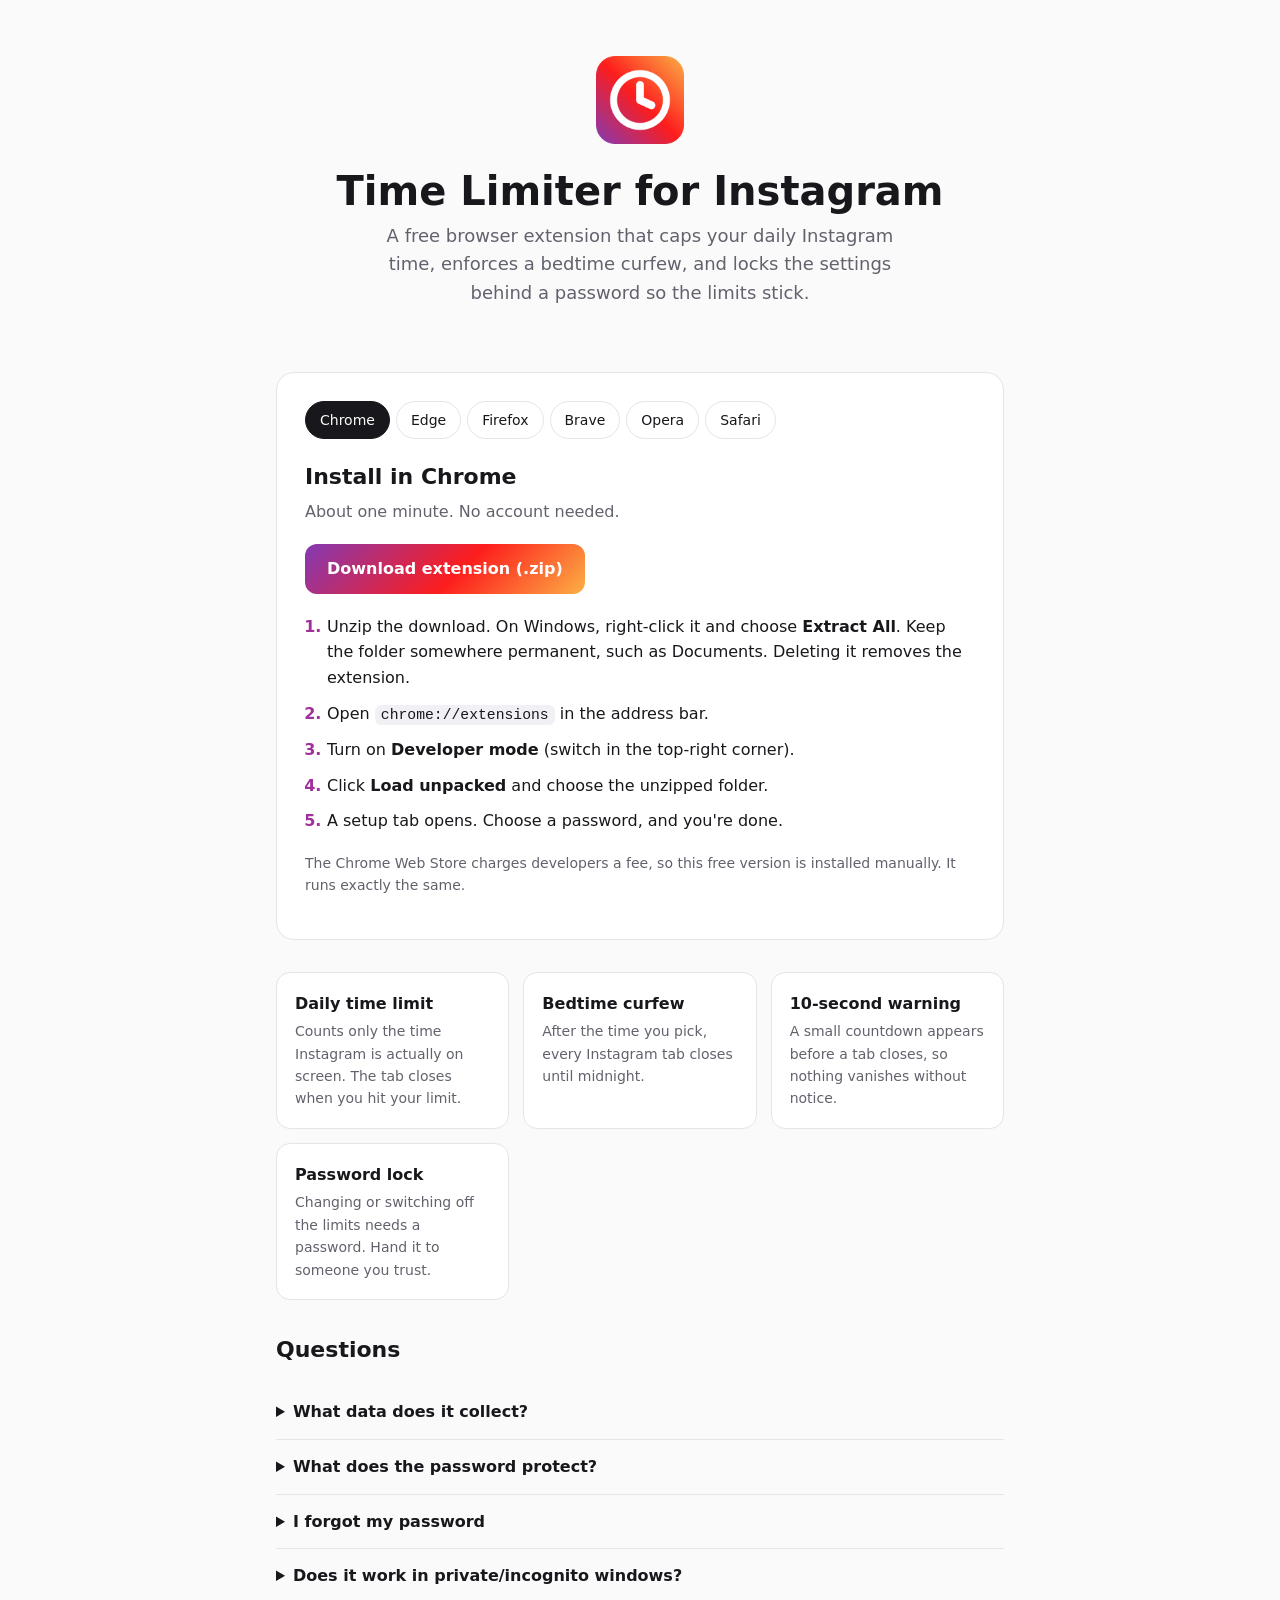
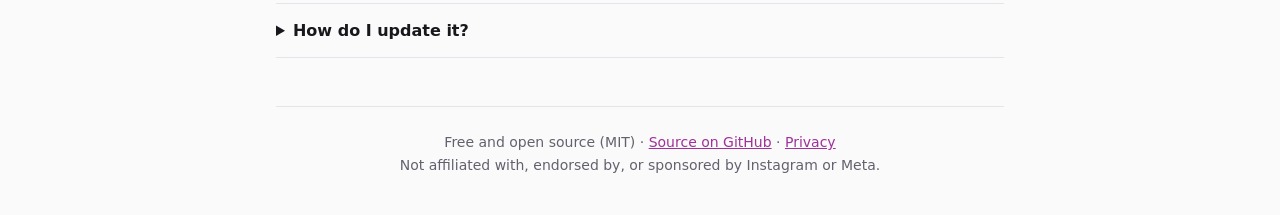
==== docs/index.html @ 0c663d3d "Add install website and privacy policy for GitHub Pages Co-Authored-By: Claude Opus 5.5 <noreply@ant" ====
<!DOCTYPE html>
<html lang="en">
<head>
  <meta charset="UTF-8">
  <meta name="viewport" content="width=device-width, initial-scale=1">
  <title>Time Limiter for Instagram</title>
  <meta name="description" content="Free browser extension that limits your daily Instagram time, enforces a bedtime curfew, and is password-protected so the limits stick.">
  <link rel="icon" href="icon.png">
  <style>
    :root {
      --bg: #fafafb;
      --surface: #ffffff;
      --fg: #18181c;
      --muted: #62626d;
      --border: #e4e4ea;
      --accent: #a0309a;
      --accent-fg: #ffffff;
      --gradient: linear-gradient(135deg, #833ab4, #fd1d1d 55%, #fcb045);
      --code-bg: #f1f1f5;
    }
    @media (prefers-color-scheme: dark) {
      :root {
        --bg: #111114;
        --surface: #1a1a1f;
        --fg: #f2f2f5;
        --muted: #a0a0ab;
        --border: #2d2d35;
        --accent: #d77ad1;
        --accent-fg: #111114;
        --code-bg: #25252c;
      }
    }

    * { box-sizing: border-box; }

    body {
      margin: 0;
      background: var(--bg);
      color: var(--fg);
      font: 16px/1.6 system-ui, -apple-system, "Segoe UI", Roboto, sans-serif;
    }

    .wrap { max-width: 760px; margin: 0 auto; padding: 0 16px; }

    header.hero { padding: 56px 0 32px; text-align: center; }
    header.hero img { width: 88px; height: 88px; }
    h1 { margin: 16px 0 8px; font-size: clamp(28px, 5vw, 40px); line-height: 1.15; }
    .tagline { margin: 0 auto; max-width: 520px; color: var(--muted); font-size: 18px; }

    .card {
      margin: 32px 0;
      padding: 28px;
      background: var(--surface);
      border: 1px solid var(--border);
      border-radius: 18px;
    }

    .tabs { display: flex; flex-wrap: wrap; gap: 6px; margin-bottom: 20px; }
    .tabs button {
      padding: 7px 14px;
      border: 1px solid var(--border);
      border-radius: 999px;
      background: transparent;
      color: var(--fg);
      font: inherit;
      font-size: 14px;
      cursor: pointer;
    }
    .tabs button[aria-selected="true"] {
      background: var(--fg);
      border-color: var(--fg);
      color: var(--bg);
    }

    .panel[hidden] { display: none; }
    .panel h2 { margin: 0 0 4px; font-size: 22px; }
    .panel .sub { margin: 0 0 20px; color: var(--muted); }

    .btn {
      display: inline-flex;
      align-items: center;
      gap: 8px;
      padding: 12px 22px;
      border-radius: 12px;
      background: var(--gradient);
      color: #fff;
      font-weight: 650;
      text-decoration: none;
    }
    .btn:hover { filter: brightness(1.07); }

    ol.steps { margin: 20px 0 0; padding-left: 22px; }
    ol.steps li { margin-bottom: 10px; }
    ol.steps li::marker { color: var(--accent); font-weight: 700; }

    code {
      padding: 2px 6px;
      border-radius: 6px;
      background: var(--code-bg);
      font-size: 0.92em;
      overflow-wrap: anywhere;
    }

    .note { margin-top: 18px; color: var(--muted); font-size: 14px; }

    .features {
      display: grid;
      grid-template-columns: repeat(auto-fit, minmax(210px, 1fr));
      gap: 14px;
      margin: 8px 0 32px;
    }
    .feature {
      padding: 18px;
      background: var(--surface);
      border: 1px solid var(--border);
      border-radius: 14px;
    }
    .feature h3 { margin: 0 0 4px; font-size: 16px; }
    .feature p { margin: 0; color: var(--muted); font-size: 14px; }

    section h2 { font-size: 22px; }
    details {
      padding: 14px 0;
      border-bottom: 1px solid var(--border);
    }
    summary { cursor: pointer; font-weight: 600; }
    details p { margin: 8px 0 0; color: var(--muted); }

    footer {
      margin: 48px 0 0;
      padding: 24px 0 40px;
      border-top: 1px solid var(--border);
      color: var(--muted);
      font-size: 14px;
      text-align: center;
    }
    a { color: var(--accent); }
  </style>
</head>
<body>
  <div class="wrap">
    <header class="hero">
      <img src="icon.png" alt="">
      <h1>Time Limiter for Instagram</h1>
      <p class="tagline">
        A free browser extension that caps your daily Instagram time, enforces a bedtime
        curfew, and locks the settings behind a password so the limits stick.
      </p>
    </header>

    <div class="card" id="install">
      <div class="tabs" role="tablist" aria-label="Choose your browser">
        <button role="tab" data-browser="chrome">Chrome</button>
        <button role="tab" data-browser="edge">Edge</button>
        <button role="tab" data-browser="firefox">Firefox</button>
        <button role="tab" data-browser="brave">Brave</button>
        <button role="tab" data-browser="opera">Opera</button>
        <button role="tab" data-browser="safari">Safari</button>
      </div>

      <!-- Chromium browsers without a free store: manual install. -->
      <div class="panel" data-panel="chrome brave opera" role="tabpanel">
        <h2>Install in <span class="browser-name">Chrome</span></h2>
        <p class="sub">About one minute. No account needed.</p>
        <a class="btn" href="https://github.com/c-voelkle/instagram-time-limiter/releases/latest/download/instagram-time-limiter-chromium.zip">
          Download extension (.zip)
        </a>
        <ol class="steps">
          <li>
            Unzip the download. On Windows, right-click it and choose <strong>Extract All</strong>.
            Keep the folder somewhere permanent, such as Documents. Deleting it removes the extension.
          </li>
          <li>Open <code class="ext-url">chrome://extensions</code> in the address bar.</li>
          <li>Turn on <strong>Developer mode</strong> (switch in the top-right corner).</li>
          <li>Click <strong>Load unpacked</strong> and choose the unzipped folder.</li>
          <li>A setup tab opens. Choose a password, and you're done.</li>
        </ol>
        <p class="note">
          The Chrome Web Store charges developers a fee, so this free version is installed
          manually. It runs exactly the same.
        </p>
      </div>

      <div class="panel" data-panel="edge" role="tabpanel" hidden>
        <h2>Install in Edge</h2>
        <div class="store-available" data-store="edge" hidden>
          <p class="sub">One click from the Microsoft Edge Add-ons store.</p>
          <a class="btn store-link" data-store="edge" href="#">Get it for Edge</a>
        </div>
        <div class="store-pending" data-store="edge">
          <p class="sub">The Edge Add-ons listing is in review. Until then, install it manually. It takes about a minute.</p>
          <a class="btn" href="https://github.com/c-voelkle/instagram-time-limiter/releases/latest/download/instagram-time-limiter-chromium.zip">
            Download extension (.zip)
          </a>
          <ol class="steps">
            <li>Unzip the download and keep the folder somewhere permanent.</li>
            <li>Open <code>edge://extensions</code>.</li>
            <li>Turn on <strong>Developer mode</strong> (left sidebar).</li>
            <li>Click <strong>Load unpacked</strong> and choose the unzipped folder.</li>
            <li>A setup tab opens. Choose a password, and you're done.</li>
          </ol>
        </div>
      </div>

      <div class="panel" data-panel="firefox" role="tabpanel" hidden>
        <h2>Install in Firefox</h2>
        <div class="store-available" data-store="firefox" hidden>
          <p class="sub">One click from Firefox Add-ons.</p>
          <a class="btn store-link" data-store="firefox" href="#">Add to Firefox</a>
        </div>
        <div class="store-pending" data-store="firefox">
          <p class="sub">
            The Firefox Add-ons listing is in review. Firefox only keeps add-ons that Mozilla has
            approved, so check back soon for a one-click install.
          </p>
          <p class="note">
            Want to try it now? Download the
            <a href="https://github.com/c-voelkle/instagram-time-limiter/releases/latest/download/instagram-time-limiter-firefox.zip">Firefox test build</a>,
            open <code>about:debugging#/runtime/this-firefox</code>, click
            <strong>Load Temporary Add-on</strong> and pick the zip. Firefox removes it
            when it restarts.
          </p>
        </div>
      </div>

      <div class="panel" data-panel="safari" role="tabpanel" hidden>
        <h2>Safari</h2>
        <p class="sub">
          Safari extensions have to be built with Xcode on a Mac, and distributing them costs an
          Apple developer fee, so there's no free Safari version. Chrome, Edge, Brave, Firefox
          and Opera all work on a Mac.
        </p>
      </div>
    </div>

    <div class="features">
      <div class="feature">
        <h3>Daily time limit</h3>
        <p>Counts only the time Instagram is actually on screen. The tab closes when you hit your limit.</p>
      </div>
      <div class="feature">
        <h3>Bedtime curfew</h3>
        <p>After the time you pick, every Instagram tab closes until midnight.</p>
      </div>
      <div class="feature">
        <h3>10-second warning</h3>
        <p>A small countdown appears before a tab closes, so nothing vanishes without notice.</p>
      </div>
      <div class="feature">
        <h3>Password lock</h3>
        <p>Changing or switching off the limits needs a password. Hand it to someone you trust.</p>
      </div>
    </div>

    <section>
      <h2>Questions</h2>
      <details>
        <summary>What data does it collect?</summary>
        <p>
          None. Your usage time and settings stay in your browser's local extension storage and
          are never sent anywhere. See the <a href="privacy.html">privacy policy</a>.
        </p>
      </details>
      <details>
        <summary>What does the password protect?</summary>
        <p>
          Changing the daily limit or curfew, or turning them off. During setup you can also lock
          the browser's extensions page, so the extension can't simply be switched off there
          without the password. Browsers still let an extension be removed from the toolbar menu,
          so the lock is a strong speed bump rather than an unbreakable wall.
        </p>
      </details>
      <details>
        <summary>I forgot my password</summary>
        <p>
          It can't be recovered, because only a secure hash is stored. Remove the extension
          (right-click its toolbar icon → Remove) and install it again.
        </p>
      </details>
      <details>
        <summary>Does it work in private/incognito windows?</summary>
        <p>
          Only if you allow it. Open the extension's details on the extensions page and turn on
          “Allow in Incognito” (Chrome/Edge) or “Run in Private Windows” (Firefox). Do this before
          locking the extensions page.
        </p>
      </details>
      <details>
        <summary>How do I update it?</summary>
        <p>
          Store versions (Edge, Firefox) update automatically. For a manual install, download the
          new zip, replace the contents of your folder, and click the reload icon on the
          extension's card on the extensions page.
        </p>
      </details>
    </section>

    <footer>
      Free and open source (MIT) ·
      <a href="https://github.com/c-voelkle/instagram-time-limiter">Source on GitHub</a> ·
      <a href="privacy.html">Privacy</a><br>
      Not affiliated with, endorsed by, or sponsored by Instagram or Meta.
    </footer>
  </div>

  <script>
    // Fill these in once the store listings are approved; the page then shows
    // one-click install buttons instead of the manual steps.
    const STORE_URLS = {
      edge: '',
      firefox: '',
    };

    const NAMES = { chrome: 'Chrome', brave: 'Brave', opera: 'Opera' };
    const EXT_URLS = { chrome: 'chrome://extensions', brave: 'brave://extensions', opera: 'opera://extensions' };

    for (const [store, url] of Object.entries(STORE_URLS)) {
      if (!url) continue;
      document.querySelectorAll(`.store-available[data-store="${store}"]`).forEach((el) => (el.hidden = false));
      document.querySelectorAll(`.store-pending[data-store="${store}"]`).forEach((el) => (el.hidden = true));
      document.querySelectorAll(`.store-link[data-store="${store}"]`).forEach((el) => (el.href = url));
    }

    function detectBrowser() {
      const ua = navigator.userAgent;
      if (navigator.brave) return 'brave';
      if (/Edg\//.test(ua)) return 'edge';
      if (/OPR\//.test(ua)) return 'opera';
      if (/Firefox\//.test(ua)) return 'firefox';
      if (/Chrome\//.test(ua)) return 'chrome';
      if (/Safari\//.test(ua)) return 'safari';
      return 'chrome';
    }

    function select(browser) {
      document.querySelectorAll('.tabs button').forEach((btn) => {
        btn.setAttribute('aria-selected', String(btn.dataset.browser === browser));
      });
      document.querySelectorAll('.panel').forEach((panel) => {
        panel.hidden = !panel.dataset.panel.split(' ').includes(browser);
      });
      if (NAMES[browser]) {
        document.querySelectorAll('.browser-name').forEach((el) => (el.textContent = NAMES[browser]));
        document.querySelectorAll('.ext-url').forEach((el) => (el.textContent = EXT_URLS[browser]));
      }
    }

    document.querySelectorAll('.tabs button').forEach((btn) => {
      btn.addEventListener('click', () => select(btn.dataset.browser));
    });
    select(detectBrowser());
  </script>
</body>
</html>
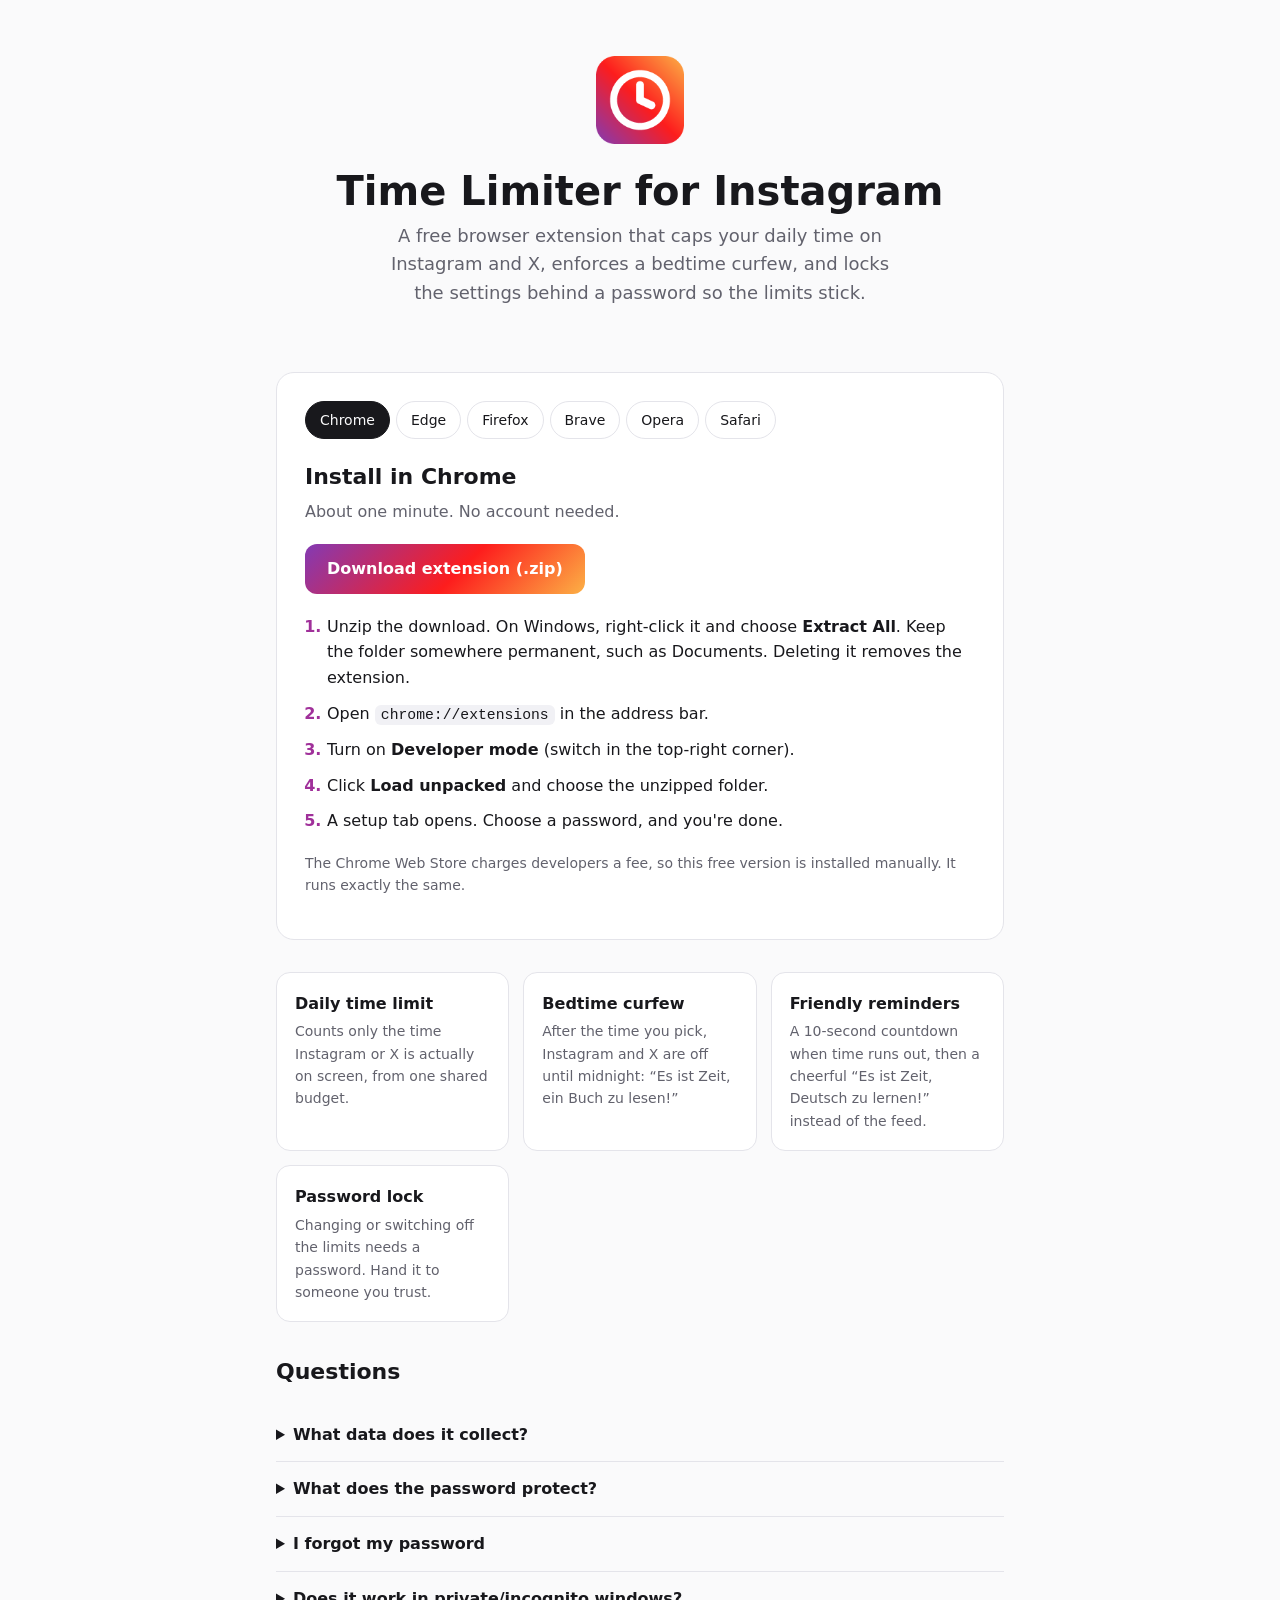
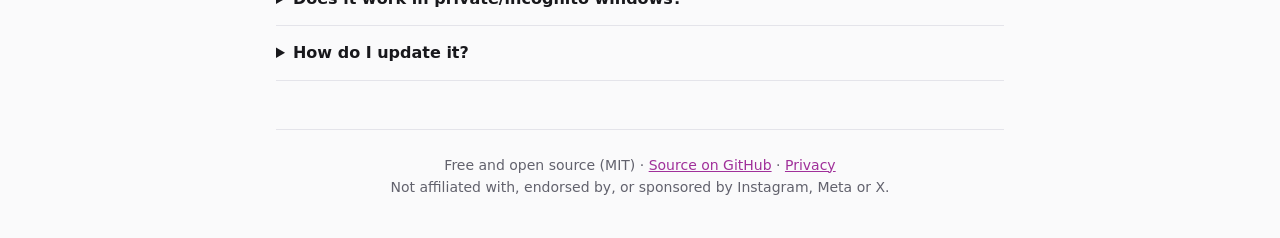
==== commit a79cdc6c: "Update store screenshots, listing text, site and privacy policy for X Co-Authored-By: Claude Opus 5." ====
--- a/docs/index.html
+++ b/docs/index.html
@@ -143,8 +143,8 @@
       <img src="icon.png" alt="">
       <h1>Time Limiter for Instagram</h1>
       <p class="tagline">
-        A free browser extension that caps your daily Instagram time, enforces a bedtime
-        curfew, and locks the settings behind a password so the limits stick.
+        A free browser extension that caps your daily time on Instagram and X, enforces a
+        bedtime curfew, and locks the settings behind a password so the limits stick.
       </p>
     </header>
 
@@ -236,15 +236,15 @@
     <div class="features">
       <div class="feature">
         <h3>Daily time limit</h3>
-        <p>Counts only the time Instagram is actually on screen. The tab closes when you hit your limit.</p>
+        <p>Counts only the time Instagram or X is actually on screen, from one shared budget.</p>
       </div>
       <div class="feature">
         <h3>Bedtime curfew</h3>
-        <p>After the time you pick, every Instagram tab closes until midnight.</p>
+        <p>After the time you pick, Instagram and X are off until midnight: “Es ist Zeit, ein Buch zu lesen!”</p>
       </div>
       <div class="feature">
-        <h3>10-second warning</h3>
-        <p>A small countdown appears before a tab closes, so nothing vanishes without notice.</p>
+        <h3>Friendly reminders</h3>
+        <p>A 10-second countdown when time runs out, then a cheerful “Es ist Zeit, Deutsch zu lernen!” instead of the feed.</p>
       </div>
       <div class="feature">
         <h3>Password lock</h3>
@@ -299,7 +299,7 @@
       Free and open source (MIT) ·
       <a href="https://github.com/c-voelkle/instagram-time-limiter">Source on GitHub</a> ·
       <a href="privacy.html">Privacy</a><br>
-      Not affiliated with, endorsed by, or sponsored by Instagram or Meta.
+      Not affiliated with, endorsed by, or sponsored by Instagram, Meta or X.
     </footer>
   </div>
 
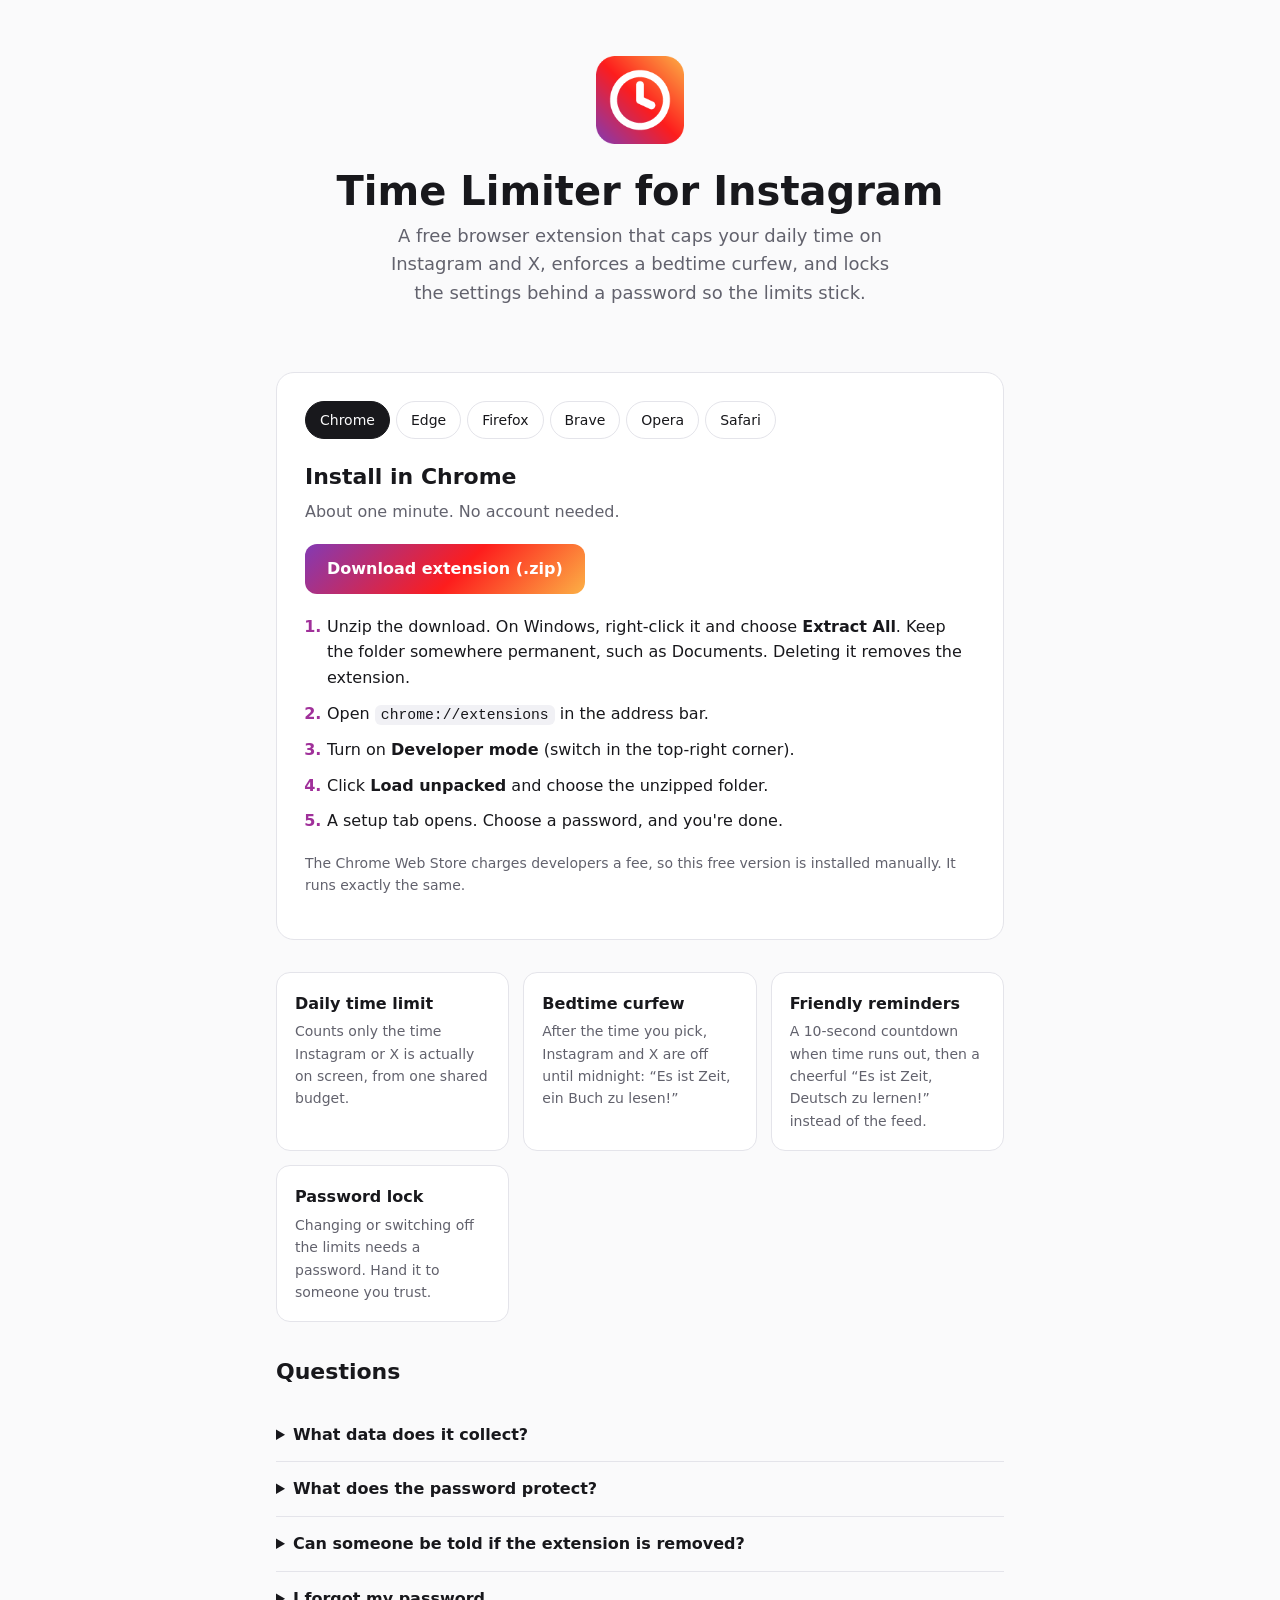
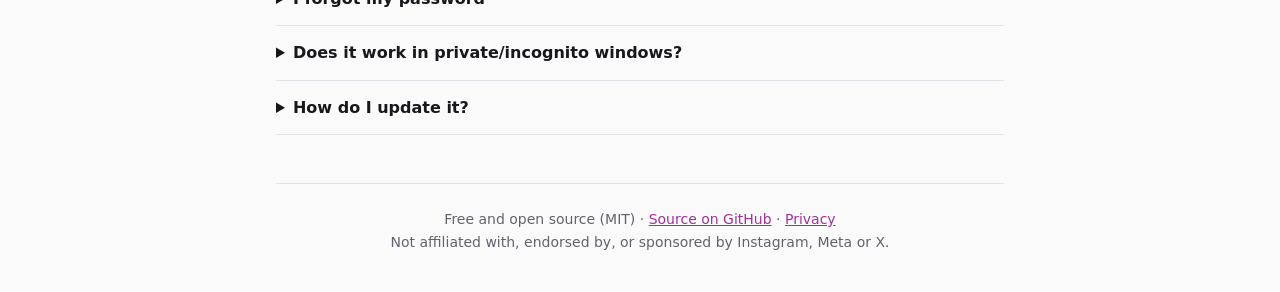
==== commit 936cd00a: "Document the removal notification and bump to 1.4.0 Co-Authored-By: Claude Opus 5.5 <noreply@anthrop" ====
--- a/docs/index.html
+++ b/docs/index.html
@@ -257,8 +257,9 @@
       <details>
         <summary>What data does it collect?</summary>
         <p>
-          None. Your usage time and settings stay in your browser's local extension storage and
-          are never sent anywhere. See the <a href="privacy.html">privacy policy</a>.
+          None. Your usage time and settings stay in your browser's local extension storage. The
+          only thing ever sent is the optional removal email described below. See the
+          <a href="privacy.html">privacy policy</a>.
         </p>
       </details>
       <details>
@@ -268,6 +269,15 @@
           the browser's extensions page, so the extension can't simply be switched off there
           without the password. Browsers still let an extension be removed from the toolbar menu,
           so the lock is a strong speed bump rather than an unbreakable wall.
+        </p>
+      </details>
+      <details>
+        <summary>Can someone be told if the extension is removed?</summary>
+        <p>
+          Yes, optionally. Enter an accountability contact's email during setup. If the extension is
+          removed, that person gets a short email. The popup shows a notice about it, so nobody is
+          surprised. Browsers don't report when an extension is only switched off, so that part
+          relies on the password lock.
         </p>
       </details>
       <details>
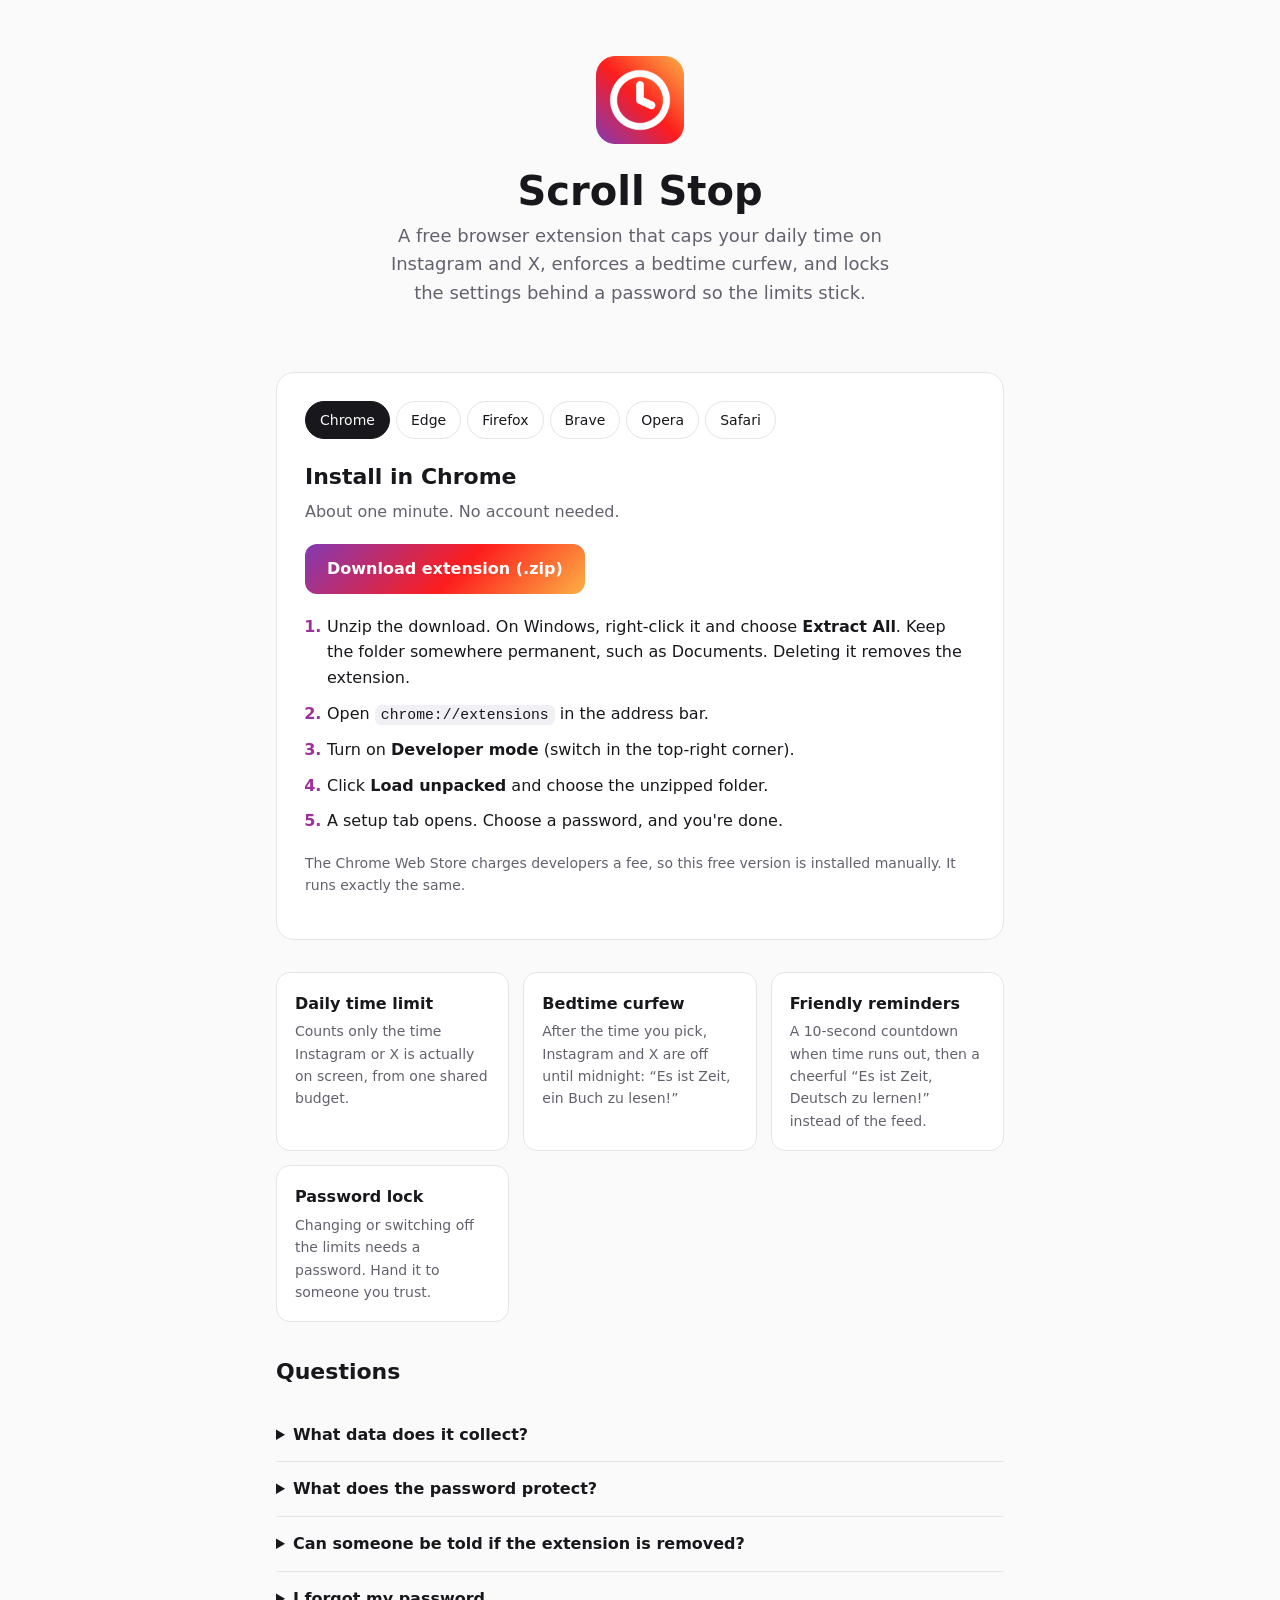
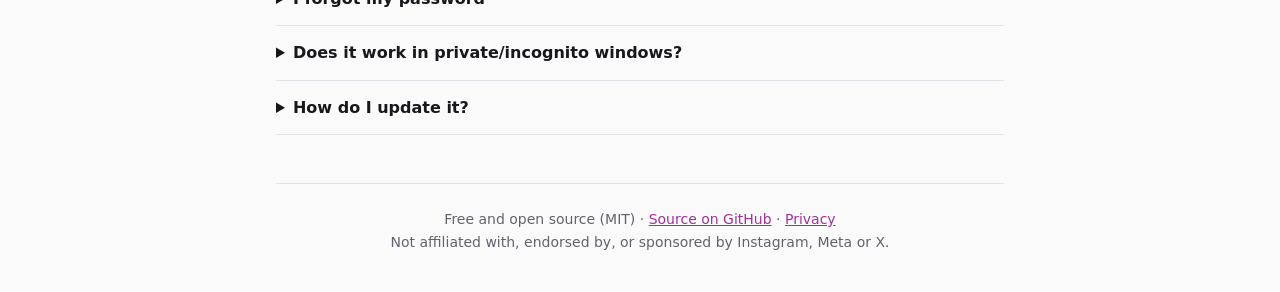
==== commit d05c135d: "Rename to "Scroll Stop: Social Media Time Limit" and bump to 1.5.0 The extension now covers Instagra" ====
--- a/docs/index.html
+++ b/docs/index.html
@@ -3,7 +3,7 @@
 <head>
   <meta charset="UTF-8">
   <meta name="viewport" content="width=device-width, initial-scale=1">
-  <title>Time Limiter for Instagram</title>
+  <title>Scroll Stop: Social Media Time Limit</title>
   <meta name="description" content="Free browser extension that limits your daily Instagram time, enforces a bedtime curfew, and is password-protected so the limits stick.">
   <link rel="icon" href="icon.png">
   <style>
@@ -141,7 +141,7 @@
   <div class="wrap">
     <header class="hero">
       <img src="icon.png" alt="">
-      <h1>Time Limiter for Instagram</h1>
+      <h1>Scroll Stop</h1>
       <p class="tagline">
         A free browser extension that caps your daily time on Instagram and X, enforces a
         bedtime curfew, and locks the settings behind a password so the limits stick.
